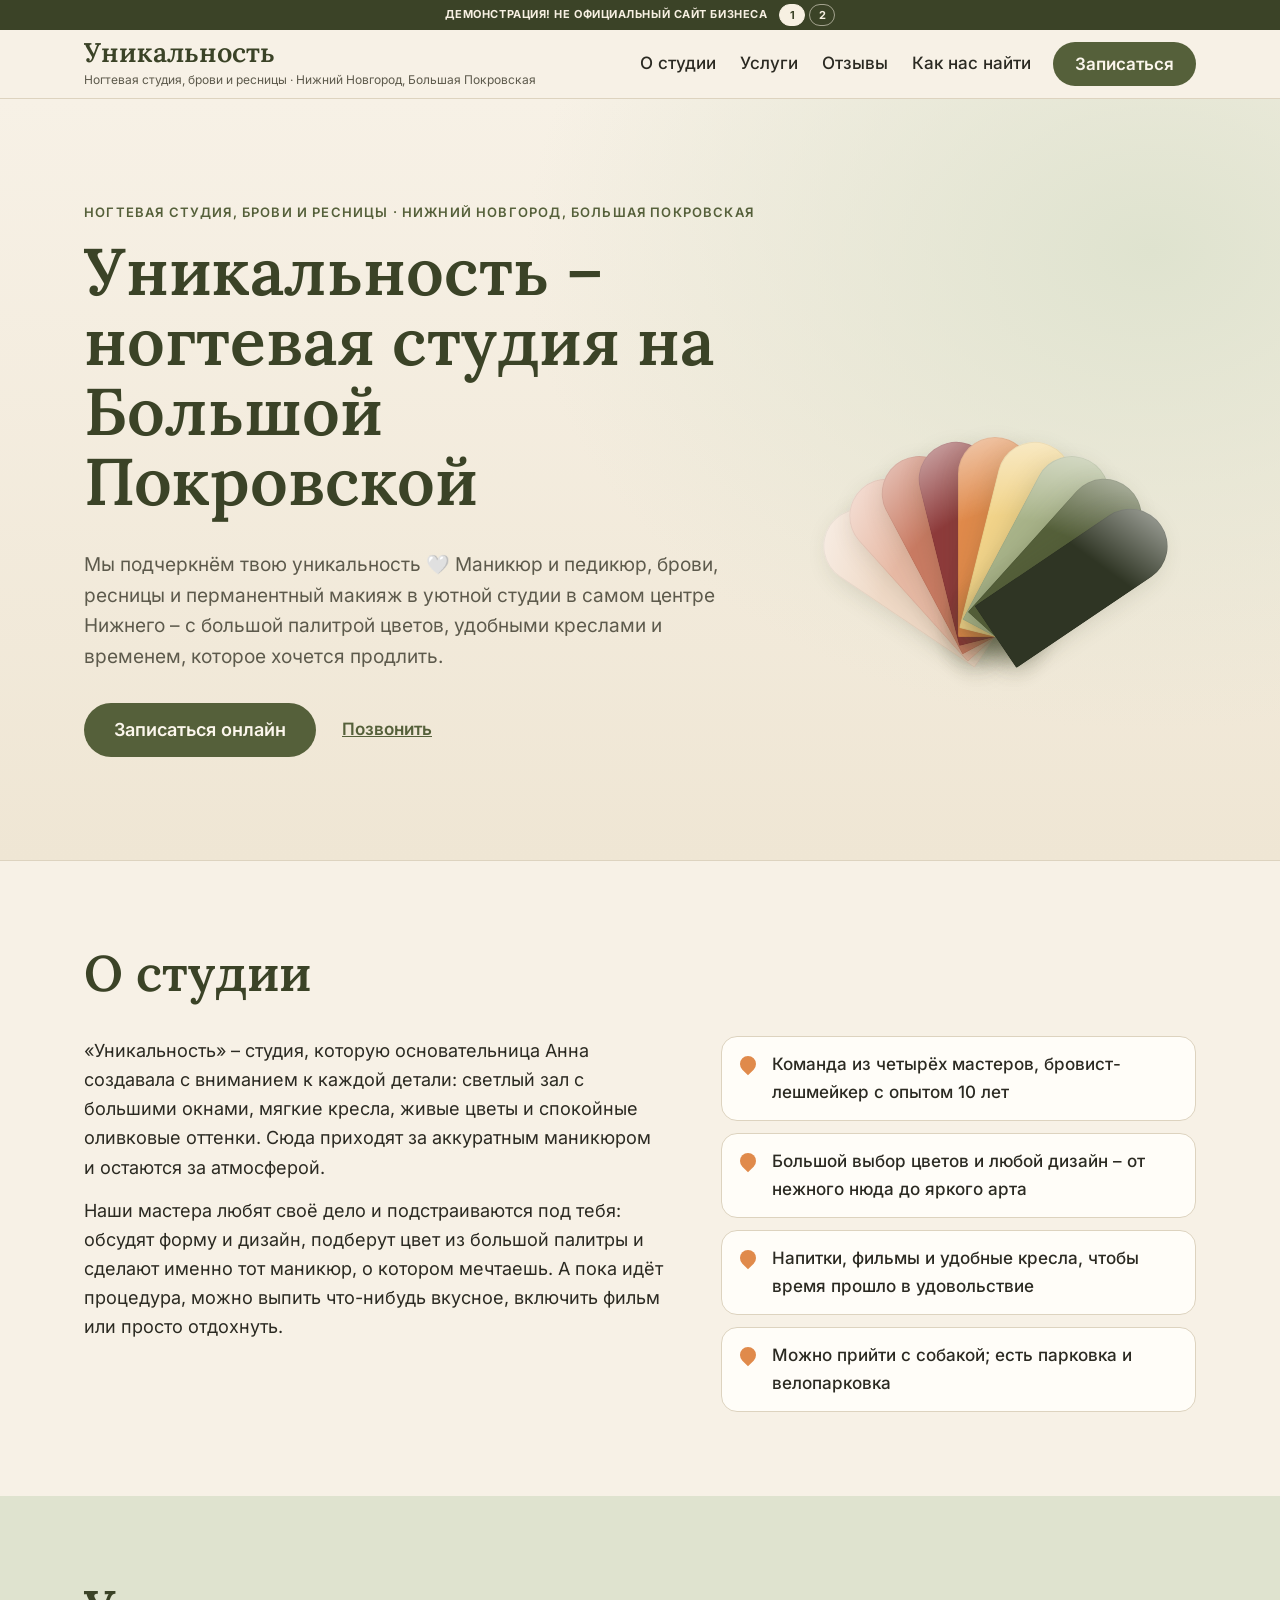
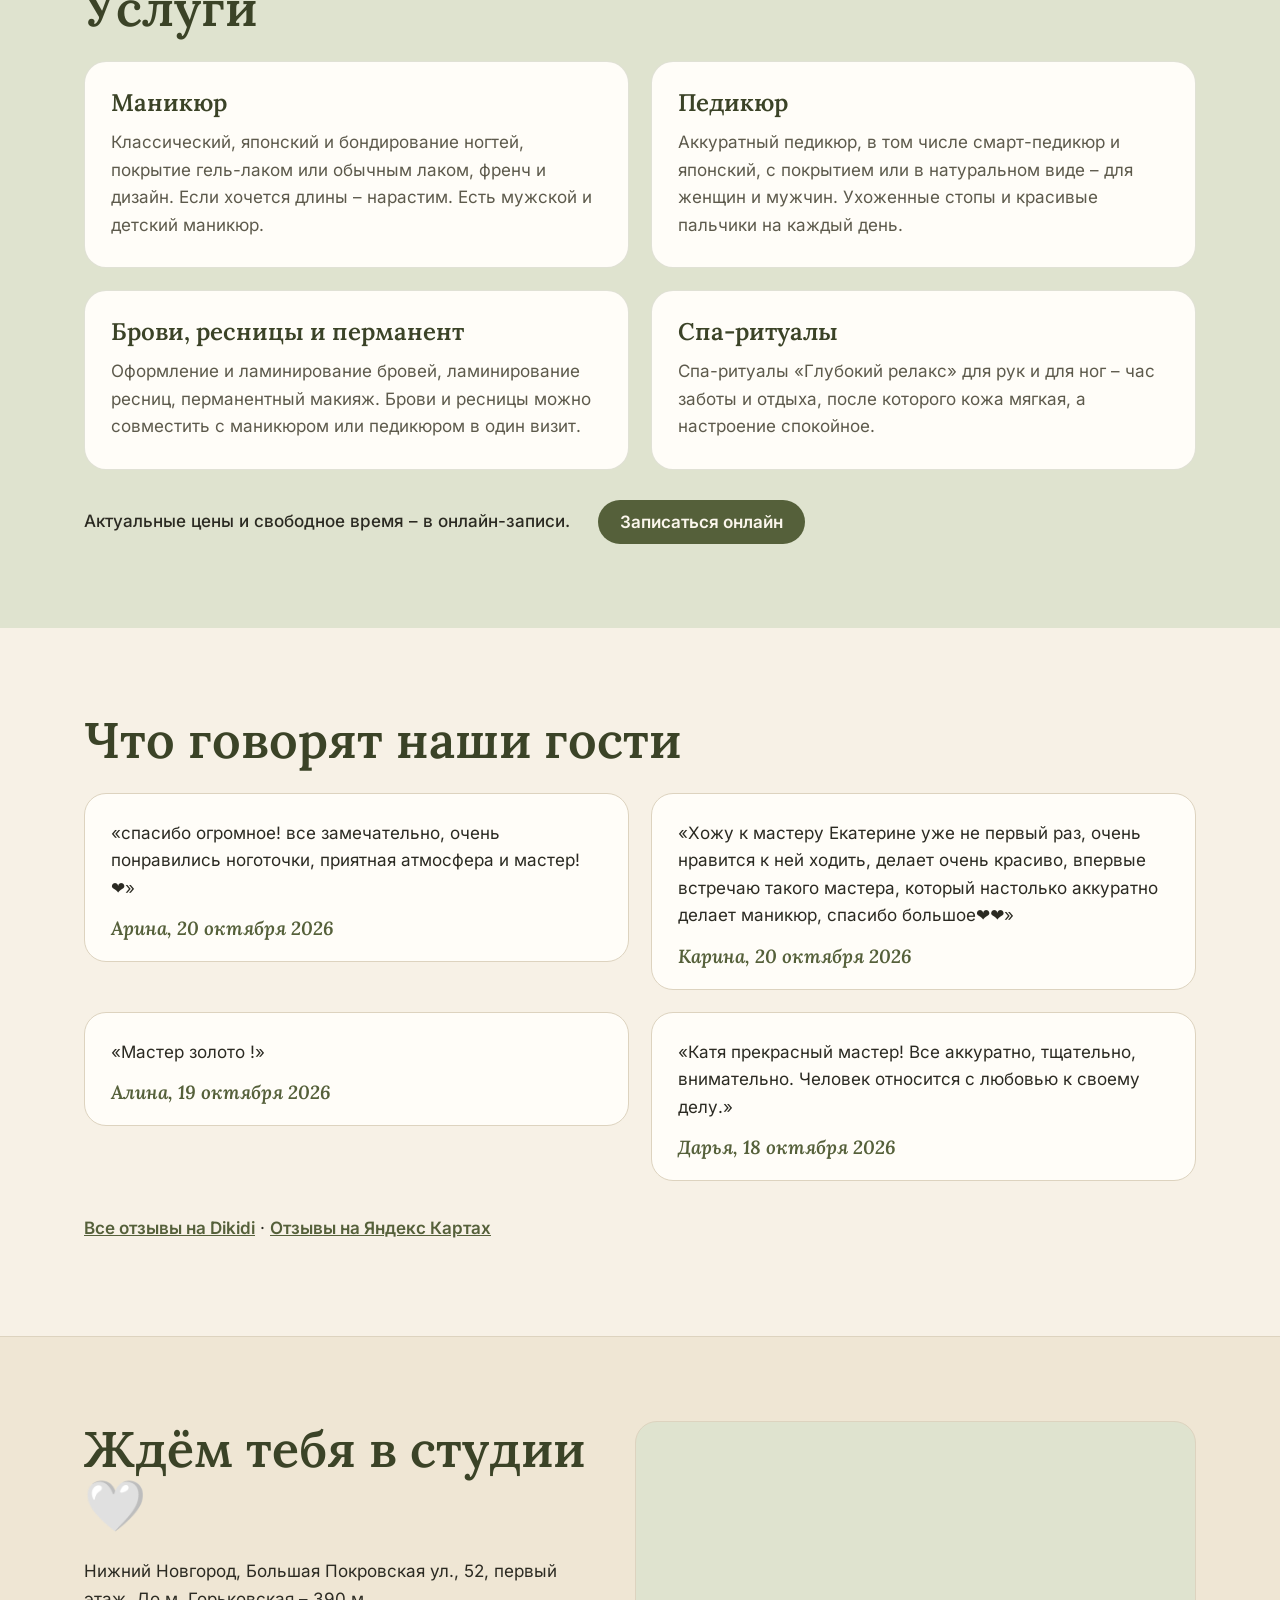
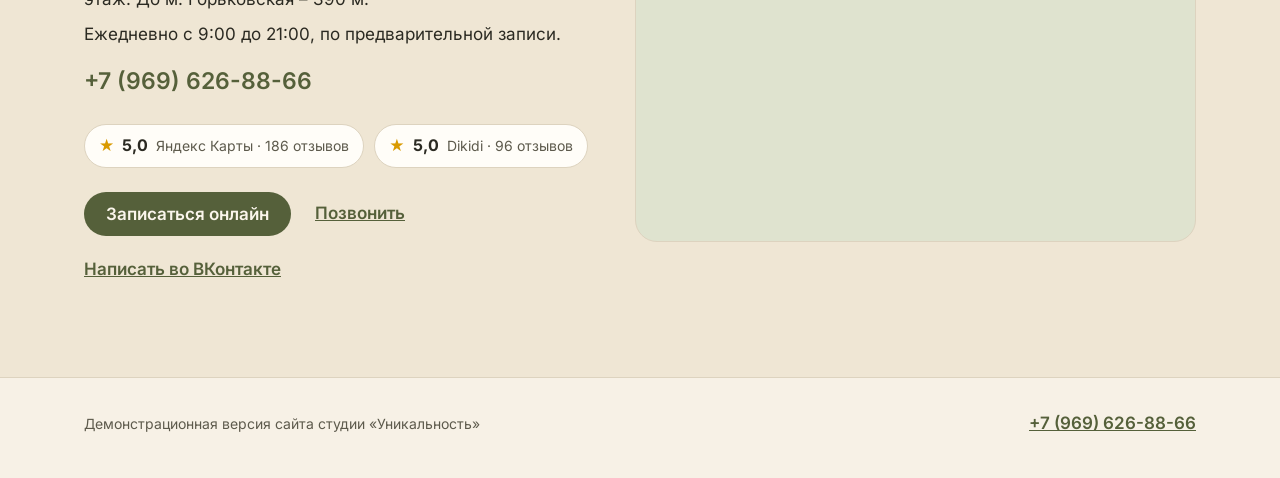
==== index.html @ 80f1c3fd "Demo site" ====
<!DOCTYPE html>
<html lang="ru">
<head>
<meta charset="utf-8">
<meta name="viewport" content="width=device-width, initial-scale=1.0">
<meta name="robots" content="noindex, nofollow">
<title>Уникальность · ногтевая студия на Большой Покровской, Нижний Новгород</title>
<meta name="description"
  content="Уникальность · ногтевая студия на Большой Покровской в Нижнем Новгороде: маникюр и педикюр, брови, ресницы, перманентный макияж и спа-ритуалы.">
<meta name="theme-color" content="#f7f1e6">

<link rel="icon" sizes="any" href="logos/favicon.ico">
<link rel="icon" type="image/png" sizes="32x32" href="logos/favicon-32x32.png">
<link rel="apple-touch-icon" sizes="180x180" href="logos/apple-touch-icon.png">
<link rel="preload" href="fonts/inter-cyr.woff2" as="font" type="font/woff2" crossorigin>
<link rel="preload" href="fonts/lora-cyr.woff2" as="font" type="font/woff2" crossorigin>
<link rel="stylesheet" href="css/fonts.css">
<link rel="stylesheet" href="css/styles.css">
</head>
<body>
<div class="chrome" id="chrome">
  <div class="strip">
    <p class="strip__line">ДЕМОНСТРАЦИЯ! НЕ ОФИЦИАЛЬНЫЙ САЙТ БИЗНЕСА</p>
    <nav class="strip__switch" aria-label="Версии сайта">
      <a href="./" aria-current="page">1</a>
      <a href="v2/">2</a>
    </nav>
  </div>
  <header class="bar">
    <div class="bar__row frame">
      <a class="brand" href="#top">
        <span class="brand__name">Уникальность</span>
        <span class="brand__line">Ногтевая студия, брови и ресницы · Нижний Новгород, Большая Покровская</span>
      </a>
      <nav class="anchors" aria-label="Разделы">
        <a href="#about">О студии</a>
        <a href="#services">Услуги</a>
        <a href="#reviews">Отзывы</a>
        <a href="#contacts">Как нас найти</a>
      </nav>
      <a class="cta cta--main bar__book" href="https://dikidi.ru/1720288" target="_blank" rel="noopener">Записаться</a>
      <button class="menu-btn" type="button" aria-expanded="false" aria-controls="drawer" aria-label="Открыть меню">
        <span class="menu-btn__lines" aria-hidden="true"></span>
      </button>
    </div>
    <nav class="drawer" id="drawer" aria-label="Меню" hidden>
      <a href="#about">О студии</a>
      <a href="#services">Услуги</a>
      <a href="#reviews">Отзывы</a>
      <a href="#contacts">Как нас найти</a>
    </nav>
  </header>
</div>

<main id="top">
  <section class="hero" aria-labelledby="hero-title">
    <div class="frame hero__grid">
      <div class="hero__copy">
        <p class="hero__line">Ногтевая студия, брови и ресницы · Нижний Новгород, Большая Покровская</p>
        <h1 id="hero-title">Уникальность – ногтевая студия на Большой Покровской</h1>
        <p class="hero__lead">Мы подчеркнём твою уникальность 🤍 Маникюр и педикюр, брови, ресницы и перманентный макияж в уютной студии в самом центре Нижнего – с большой палитрой цветов, удобными креслами и временем, которое хочется продлить.</p>
        <div class="hero__acts">
          <a class="cta cta--main cta--big" href="https://dikidi.ru/1720288" target="_blank" rel="noopener">Записаться онлайн</a>
          <a class="textlink" href="tel:+79696268866">Позвонить</a>
        </div>
      </div>
      <div class="hero__art" aria-hidden="true">
        <div class="fan">
          <span style="--c:#efd9c6;--i:0"></span>
          <span style="--c:#e7b9a4;--i:1"></span>
          <span style="--c:#c97b63;--i:2"></span>
          <span style="--c:#8e3b3b;--i:3"></span>
          <span style="--c:#e08a4b;--i:4"></span>
          <span style="--c:#f2d48a;--i:5"></span>
          <span style="--c:#a9b48a;--i:6"></span>
          <span style="--c:#55603a;--i:7"></span>
          <span style="--c:#2f3524;--i:8"></span>
        </div>
      </div>
    </div>
  </section>

  <section class="block about" id="about" aria-labelledby="about-title">
    <div class="frame about__grid">
      <h2 id="about-title">О студии</h2>
      <div class="about__copy">
        <p>«Уникальность» – студия, которую основательница Анна создавала с вниманием к каждой детали: светлый зал с большими окнами, мягкие кресла, живые цветы и спокойные оливковые оттенки. Сюда приходят за аккуратным маникюром и остаются за атмосферой.</p>
        <p>Наши мастера любят своё дело и подстраиваются под тебя: обсудят форму и дизайн, подберут цвет из большой палитры и сделают именно тот маникюр, о котором мечтаешь. А пока идёт процедура, можно выпить что-нибудь вкусное, включить фильм или просто отдохнуть.</p>
      </div>
      <ul class="ticks">
        <li>Команда из четырёх мастеров, бровист-лешмейкер с опытом 10 лет</li>
        <li>Большой выбор цветов и любой дизайн – от нежного нюда до яркого арта</li>
        <li>Напитки, фильмы и удобные кресла, чтобы время прошло в удовольствие</li>
        <li>Можно прийти с собакой; есть парковка и велопарковка</li>
      </ul>
    </div>
  </section>

  <section class="block services" id="services" aria-labelledby="services-title">
    <div class="frame">
      <h2 id="services-title">Услуги</h2>
      <ul class="service-list">
        <li class="service">
          <h3>Маникюр</h3>
          <p>Классический, японский и бондирование ногтей, покрытие гель-лаком или обычным лаком, френч и дизайн. Если хочется длины – нарастим. Есть мужской и детский маникюр.</p>
        </li>
        <li class="service">
          <h3>Педикюр</h3>
          <p>Аккуратный педикюр, в том числе смарт-педикюр и японский, с покрытием или в натуральном виде – для женщин и мужчин. Ухоженные стопы и красивые пальчики на каждый день.</p>
        </li>
        <li class="service">
          <h3>Брови, ресницы и перманент</h3>
          <p>Оформление и ламинирование бровей, ламинирование ресниц, перманентный макияж. Брови и ресницы можно совместить с маникюром или педикюром в один визит.</p>
        </li>
        <li class="service">
          <h3>Спа-ритуалы</h3>
          <p>Спа-ритуалы «Глубокий релакс» для рук и для ног – час заботы и отдыха, после которого кожа мягкая, а настроение спокойное.</p>
        </li>
      </ul>
      <div class="services__end">
        <p>Актуальные цены и свободное время – в онлайн-записи.</p>
        <a class="cta cta--main" href="https://dikidi.ru/1720288" target="_blank" rel="noopener">Записаться онлайн</a>
      </div>
    </div>
  </section>

  <section class="block reviews" id="reviews" aria-labelledby="reviews-title">
    <div class="frame">
      <h2 id="reviews-title">Что говорят наши гости</h2>
      <div class="review-wall">
        <figure class="review">
          <blockquote><p>«спасибо огромное! все замечательно, очень понравились ноготочки, приятная атмосфера и мастер! ❤️»</p></blockquote>
          <figcaption>Арина, 20 октября 2026</figcaption>
        </figure>
        <figure class="review">
          <blockquote><p>«Хожу к мастеру Екатерине уже не первый раз, очень нравится к ней ходить, делает очень красиво, впервые встречаю такого мастера, который настолько аккуратно делает маникюр, спасибо большое❤️❤️»</p></blockquote>
          <figcaption>Карина, 20 октября 2026</figcaption>
        </figure>
        <figure class="review">
          <blockquote><p>«Мастер золото !»</p></blockquote>
          <figcaption>Алина, 19 октября 2026</figcaption>
        </figure>
        <figure class="review">
          <blockquote><p>«Катя прекрасный мастер! Все аккуратно, тщательно, внимательно. Человек относится с любовью к своему делу.»</p></blockquote>
          <figcaption>Дарья, 18 октября 2026</figcaption>
        </figure>
      </div>
      <p class="reviews__links"><a class="textlink" href="https://dikidi.ru/1720288" target="_blank" rel="noopener">Все отзывы на Dikidi</a><span aria-hidden="true"> · </span><a class="textlink" href="https://yandex.com/maps/org/unikalnost/156492004696/reviews/" target="_blank" rel="noopener">Отзывы на Яндекс Картах</a></p>
    </div>
  </section>

  <section class="block contacts" id="contacts" aria-labelledby="contacts-title">
    <div class="frame contacts__grid">
      <div class="contacts__info">
        <h2 id="contacts-title">Ждём тебя в студии 🤍</h2>
        <address class="contacts__addr">
          <p>Нижний Новгород, Большая Покровская ул., 52, первый этаж. До м. Горьковская – 390 м.</p>
          <p>Ежедневно с 9:00 до 21:00, по предварительной записи.</p>
          <p class="contacts__tel"><a href="tel:+79696268866">+7 (969) 626-88-66</a></p>
        </address>
        <ul class="ratings" aria-label="Рейтинг">
          <li><a class="rating" href="https://yandex.com/maps/org/unikalnost/156492004696/reviews/" target="_blank" rel="noopener"><span class="rating__star" aria-hidden="true">★</span><b>5,0</b><span>Яндекс Карты · 186 отзывов</span></a></li>
          <li><a class="rating" href="https://dikidi.ru/1720288" target="_blank" rel="noopener"><span class="rating__star" aria-hidden="true">★</span><b>5,0</b><span>Dikidi · 96 отзывов</span></a></li>
        </ul>
        <div class="contacts__acts">
          <a class="cta cta--main cta--wide" href="https://dikidi.ru/1720288" target="_blank" rel="noopener">Записаться онлайн</a>
          <a class="textlink" href="tel:+79696268866">Позвонить</a>
          <a class="textlink" href="https://vk.com/club228139062" target="_blank" rel="noopener">Написать во ВКонтакте</a>
        </div>
      </div>
      <div class="mapbox" id="map">
        <iframe src="https://yandex.ru/map-widget/v1/org/unikalnost/156492004696/" title="Студия «Уникальность» на карте" loading="lazy" allowfullscreen></iframe>
      </div>
    </div>
  </section>
</main>

<footer class="foot">
  <div class="frame foot__row">
    <p class="foot__mark">Демонстрационная версия сайта студии «Уникальность»</p>
    <p class="foot__tel"><a href="tel:+79696268866">+7 (969) 626-88-66</a></p>
  </div>
</footer>
<script src="js/site.js" defer></script>
</body>
</html>
---- css/fonts.css ----
@font-face{font-family:"Inter";font-style:normal;font-weight:400 700;font-display:swap;src:url(../fonts/inter-cyr.woff2) format("woff2");unicode-range:U+0301, U+0400-045F, U+0490-0491, U+04B0-04B1, U+2116}
@font-face{font-family:"Inter";font-style:normal;font-weight:400 700;font-display:swap;src:url(../fonts/inter-lat.woff2) format("woff2");unicode-range:U+0000-00FF, U+0131, U+0152-0153, U+02BB-02BC, U+02C6, U+02DA, U+02DC, U+0304, U+0308, U+0329, U+2000-206F, U+20AC, U+2122, U+2191, U+2193, U+2212, U+2215, U+FEFF, U+FFFD}
@font-face{font-family:"Lora";font-style:italic;font-weight:400 700;font-display:swap;src:url(../fonts/lora-italic-cyr.woff2) format("woff2");unicode-range:U+0301, U+0400-045F, U+0490-0491, U+04B0-04B1, U+2116}
@font-face{font-family:"Lora";font-style:italic;font-weight:400 700;font-display:swap;src:url(../fonts/lora-italic-lat.woff2) format("woff2");unicode-range:U+0000-00FF, U+0131, U+0152-0153, U+02BB-02BC, U+02C6, U+02DA, U+02DC, U+0304, U+0308, U+0329, U+2000-206F, U+20AC, U+2122, U+2191, U+2193, U+2212, U+2215, U+FEFF, U+FFFD}
@font-face{font-family:"Lora";font-style:normal;font-weight:400 700;font-display:swap;src:url(../fonts/lora-cyr.woff2) format("woff2");unicode-range:U+0301, U+0400-045F, U+0490-0491, U+04B0-04B1, U+2116}
@font-face{font-family:"Lora";font-style:normal;font-weight:400 700;font-display:swap;src:url(../fonts/lora-lat.woff2) format("woff2");unicode-range:U+0000-00FF, U+0131, U+0152-0153, U+02BB-02BC, U+02C6, U+02DA, U+02DC, U+0304, U+0308, U+0329, U+2000-206F, U+20AC, U+2122, U+2191, U+2193, U+2212, U+2215, U+FEFF, U+FFFD}
---- css/styles.css ----
:root{
  --paper:#f7f1e6; --paper-2:#efe6d4; --sage:#dfe3cf; --olive:#55603a; --olive-ink:#3b4327; --apricot:#e08a4b;
  --ink:#2b2a22; --muted:#5d5a4c; --rule:#ddd3bf;
  --display:"Lora",Georgia,serif; --text:"Inter",system-ui,-apple-system,"Segoe UI",Arial,sans-serif;
  --chrome:0px;
}
*,*::before,*::after{box-sizing:border-box}
html{scroll-behavior:smooth;-webkit-text-size-adjust:100%}
body{margin:0;background:var(--paper);color:var(--ink);font:400 17px/1.62 var(--text);overflow-x:clip}
a{color:var(--olive)}
a:hover{color:var(--olive-ink)}
:focus-visible{outline:3px solid var(--apricot);outline-offset:3px;border-radius:6px}
h1,h2,h3{font-family:var(--display);font-weight:600;line-height:1.12;margin:0 0 .5em;color:var(--olive-ink)}
h2{font-size:clamp(32px,4vw,50px)}
h3{font-size:24px}
.frame{width:100%;max-width:1160px;margin:0 auto;padding-left:24px;padding-right:24px}
section[id]{scroll-margin-top:calc(var(--chrome) + 14px)}

.chrome{position:sticky;top:0;z-index:40}
.strip{display:flex;justify-content:center;align-items:center;gap:12px;min-height:30px;padding:4px 10px;background:var(--olive-ink);color:#f7f0e2}
.strip__line{margin:0;font:700 11px/1.25 var(--text);letter-spacing:.05em;text-align:center}
.strip__switch{display:flex;gap:4px;flex:none}
.strip__switch a{display:inline-flex;align-items:center;justify-content:center;min-width:26px;height:22px;padding:0 6px;border-radius:11px;border:1px solid rgba(247,240,226,.55);color:#f7f0e2;text-decoration:none;font:700 11px/1 var(--text)}
.strip__switch a[aria-current="page"]{background:#f7f0e2;color:var(--olive-ink);border-color:#f7f0e2}
.bar{background:rgba(247,241,230,.97);border-bottom:1px solid var(--rule)}
.bar__row{display:flex;align-items:center;gap:22px;min-height:68px}
.brand{display:flex;flex-direction:column;text-decoration:none;color:var(--olive-ink);flex:none;min-width:0}
.brand__name{font:600 27px/1 var(--display)}
.brand__line{font-size:12px;color:var(--muted);margin-top:4px}
.anchors{display:flex;gap:24px;margin-left:auto}
.anchors a{color:var(--ink);text-decoration:none;font-weight:500;padding:8px 0}
.anchors a:hover{color:var(--olive)}
.cta{display:inline-flex;align-items:center;justify-content:center;min-height:44px;padding:10px 22px;border-radius:999px;font-weight:600;line-height:1.2;text-decoration:none;text-align:center}
.cta--main{background:var(--olive);color:#fbf6ec}
.cta--main:hover{background:var(--olive-ink);color:#fbf6ec}
.cta--big{min-height:54px;padding:14px 30px;font-size:18px}
.textlink{display:inline-block;padding:10px 0;font-weight:600}
.menu-btn{display:none;flex:none;width:44px;height:44px;border-radius:12px;border:1px solid var(--rule);background:#fff;cursor:pointer;align-items:center;justify-content:center;padding:0}
.menu-btn__lines,.menu-btn__lines::before,.menu-btn__lines::after{display:block;width:20px;height:2px;border-radius:2px;background:var(--ink);transition:transform .2s,background .2s}
.menu-btn__lines{position:relative}
.menu-btn__lines::before,.menu-btn__lines::after{content:"";position:absolute;left:0}
.menu-btn__lines::before{top:-6px}.menu-btn__lines::after{top:6px}
.menu-btn[aria-expanded="true"] .menu-btn__lines{background:transparent}
.menu-btn[aria-expanded="true"] .menu-btn__lines::before{transform:translateY(6px) rotate(45deg)}
.menu-btn[aria-expanded="true"] .menu-btn__lines::after{transform:translateY(-6px) rotate(-45deg)}
.drawer{display:flex;flex-direction:column;padding:4px 24px 14px;background:var(--paper);border-bottom:1px solid var(--rule)}
.drawer[hidden]{display:none}
.drawer a{display:flex;align-items:center;min-height:48px;font-size:18px;font-weight:500;color:var(--ink);text-decoration:none;border-bottom:1px solid var(--paper-2)}
.drawer a:last-child{border-bottom:0}

.hero{background:radial-gradient(70% 90% at 90% 20%,var(--sage),transparent 70%),linear-gradient(180deg,var(--paper),var(--paper-2));border-bottom:1px solid var(--rule)}
.hero__grid{display:grid;grid-template-columns:minmax(0,1.25fr) minmax(0,.75fr);gap:40px;align-items:center;padding-top:64px;padding-bottom:64px;min-height:calc(100svh - var(--chrome) - 40px)}
.hero__line{margin:0 0 14px;color:var(--olive);font-size:13px;font-weight:600;letter-spacing:.09em;text-transform:uppercase}
.hero h1{font-size:clamp(38px,5.2vw,66px);line-height:1.06}
.hero__lead{font-size:19px;color:var(--muted);max-width:35em;margin:0 0 30px}
.hero__acts{display:flex;flex-wrap:wrap;align-items:center;gap:12px 26px}
.hero__art{display:flex;justify-content:center}
.fan{position:relative;width:min(100%,340px);aspect-ratio:1/1.05}
.fan span{position:absolute;left:50%;bottom:6%;width:22%;height:56%;margin-left:-11%;border-radius:999px 999px 34% 34%;background:linear-gradient(160deg,rgba(255,255,255,.55),transparent 38%),var(--c);box-shadow:0 10px 24px rgba(59,67,39,.18),inset 0 0 0 1px rgba(0,0,0,.05);transform-origin:50% 100%;transform:rotate(calc(-56deg + var(--i) * 14deg))}

.block{padding:84px 0}
.about__grid{display:grid;grid-template-columns:1.1fr .9fr;gap:10px 56px;align-items:start}
.about h2{grid-column:1/-1}
.about__copy p{margin:0 0 14px;font-size:18px}
.ticks{list-style:none;margin:0;padding:0;display:grid;gap:12px}
.ticks li{position:relative;padding:14px 18px 14px 50px;background:#fffdf8;border:1px solid var(--rule);border-radius:16px;font-weight:500}
.ticks li::before{content:"";position:absolute;left:18px;top:19px;width:16px;height:16px;border-radius:50% 50% 50% 0;background:var(--apricot);transform:rotate(-45deg)}

.services{background:var(--sage)}
.service-list{list-style:none;margin:0;padding:0;display:grid;grid-template-columns:repeat(2,1fr);gap:22px}
.service{background:#fffdf8;border-radius:22px;padding:28px 26px;border:1px solid rgba(85,96,58,.18)}
.service p{margin:0;color:var(--muted)}
.services__end{display:flex;flex-wrap:wrap;align-items:center;gap:14px 28px;margin-top:30px}
.services__end p{margin:0;font-weight:500}

.review-wall{display:grid;grid-template-columns:repeat(2,1fr);gap:22px;align-items:start}
.review{margin:0;padding:26px 26px 20px;background:#fffdf8;border:1px solid var(--rule);border-radius:22px}
.review blockquote{margin:0}
.review blockquote p{margin:0}
.review figcaption{margin-top:14px;font:italic 600 19px/1.3 var(--display);color:var(--olive)}
.reviews__links{margin:24px 0 0}

.contacts{background:var(--paper-2);border-top:1px solid var(--rule)}
.contacts__grid{display:grid;grid-template-columns:.95fr 1.05fr;gap:44px;align-items:start}
.contacts__addr{font-style:normal;margin-bottom:18px}
.contacts__addr p{margin:0 0 8px}
.contacts__tel a{display:inline-block;padding:6px 0;font-size:23px;font-weight:600;text-decoration:none}
.ratings{list-style:none;margin:0 0 22px;padding:0;display:flex;flex-wrap:wrap;gap:10px}
.rating{display:inline-flex;align-items:center;gap:8px;min-height:44px;padding:6px 14px;border-radius:999px;background:#fffdf8;border:1px solid var(--rule);color:var(--ink);text-decoration:none;font-size:14px}
.rating b{font-size:16px}
.rating span:last-child{color:var(--muted)}
.rating__star{color:#d99a00;font-size:17px}
.contacts__acts{display:flex;flex-wrap:wrap;align-items:center;gap:8px 24px}
.mapbox{position:relative;aspect-ratio:4/3;border-radius:22px;overflow:hidden;border:1px solid var(--rule);background:var(--sage)}
.mapbox iframe{position:absolute;inset:0;width:100%;height:100%;border:0}

.foot{padding:22px 0 30px;border-top:1px solid var(--rule)}
.foot__row{display:flex;flex-wrap:wrap;justify-content:space-between;align-items:center;gap:6px 24px}
.foot p{margin:0}
.foot__mark{font-size:14px;color:var(--muted)}
.foot__tel a{display:inline-block;padding:10px 0;font-weight:600}

@media (max-width:1100px){.brand__line{display:none}}
@media (max-width:960px){
  .anchors{display:none}
  .menu-btn{display:inline-flex}
  .bar__book{margin-left:auto}
  .hero__grid{grid-template-columns:1fr;min-height:0;padding-top:42px;padding-bottom:48px;gap:28px}
  .fan{width:min(70%,260px)}
  .about__grid,.contacts__grid{grid-template-columns:1fr}
  .review-wall{grid-template-columns:1fr}
}
@media (max-width:640px){.service-list{grid-template-columns:1fr}}
@media (max-width:560px){
  body{font-size:16px}
  .frame{padding-left:16px;padding-right:16px}
  .bar__row{gap:10px;min-height:60px}
  .brand__name{font-size:22px}
  .bar__book{padding:8px 14px;font-size:15px}
  .drawer{padding:4px 16px 12px}
  .strip{gap:8px;padding:4px 6px}
  .strip__line{font-size:10px;letter-spacing:.02em}
  .hero__lead{font-size:17px}
  .block{padding:58px 0}
  .hero__acts .cta--big,.cta--wide{width:100%}
}
@media (max-width:360px){
  .bar__row{gap:8px}
  .brand__name{font-size:19px}
  .bar__book{padding:8px 11px;font-size:14px}
}
@media (prefers-reduced-motion:reduce){html{scroll-behavior:auto}*{transition:none!important}}
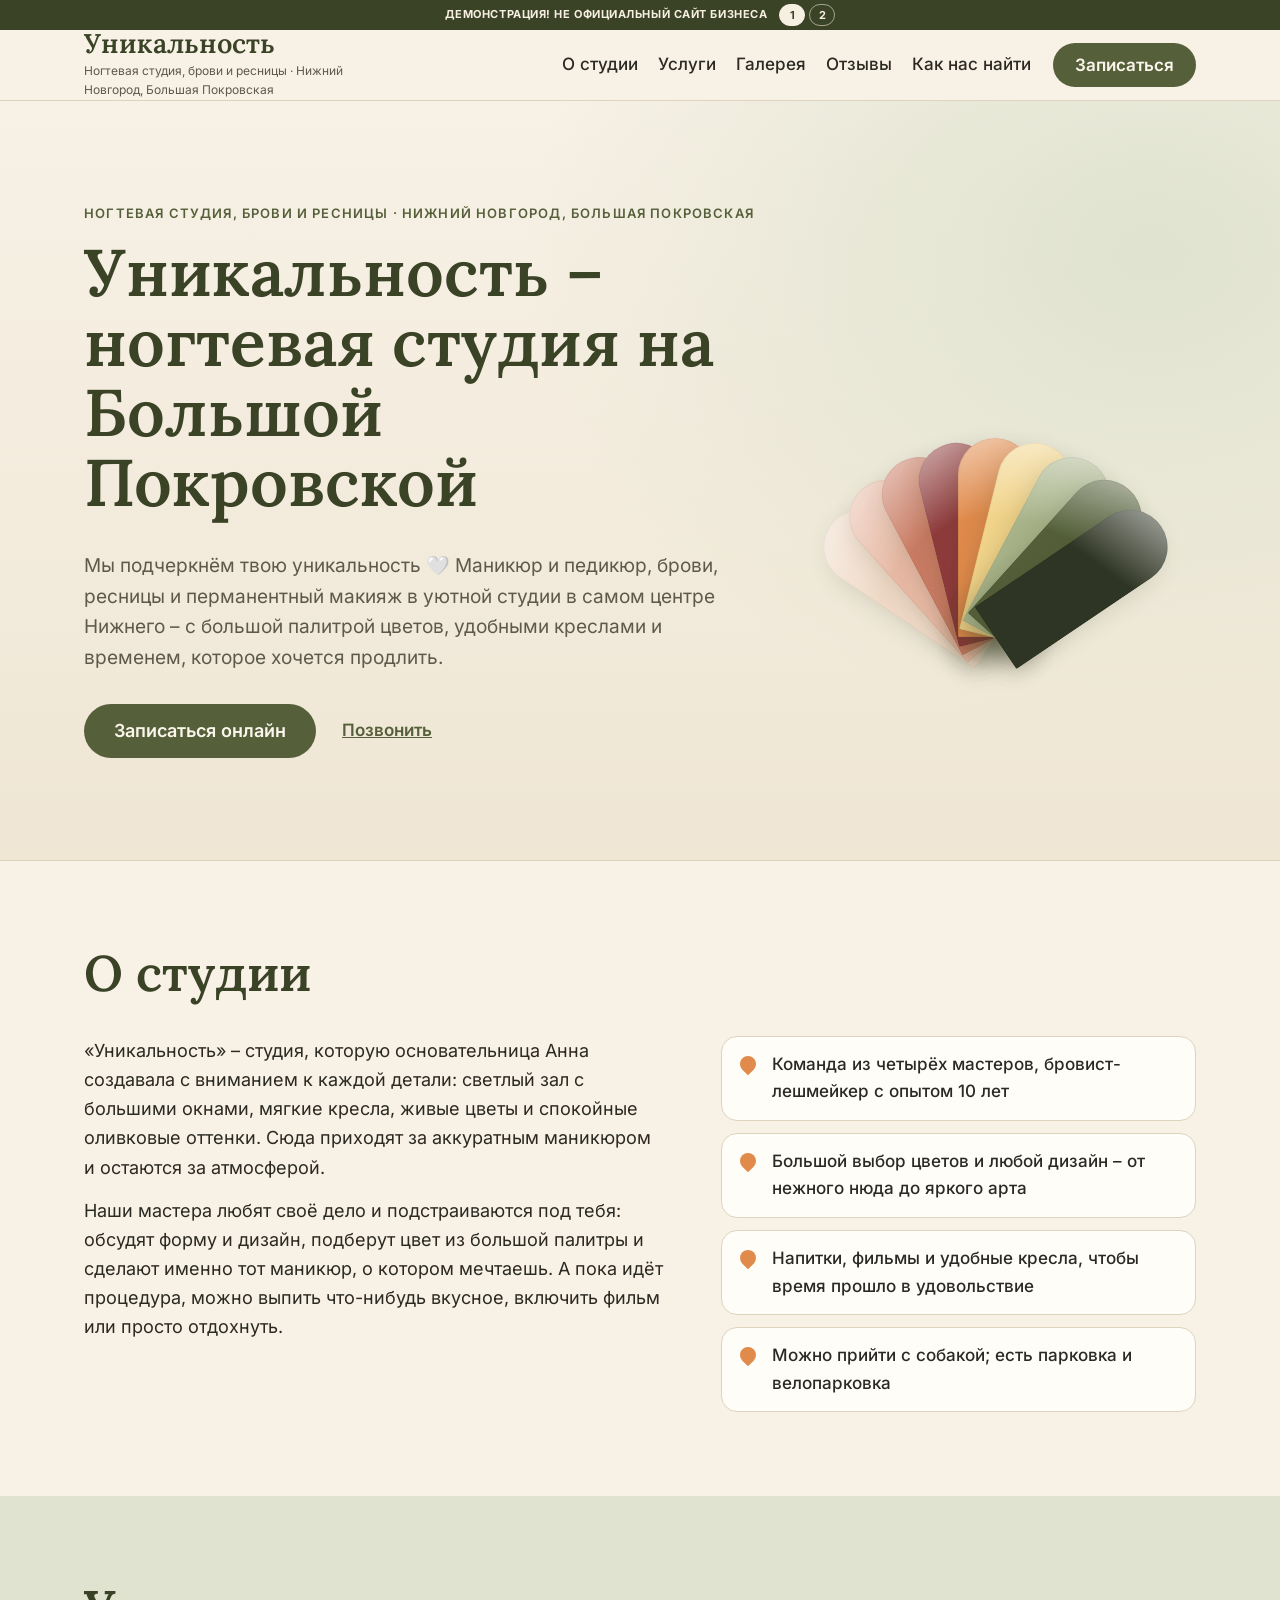
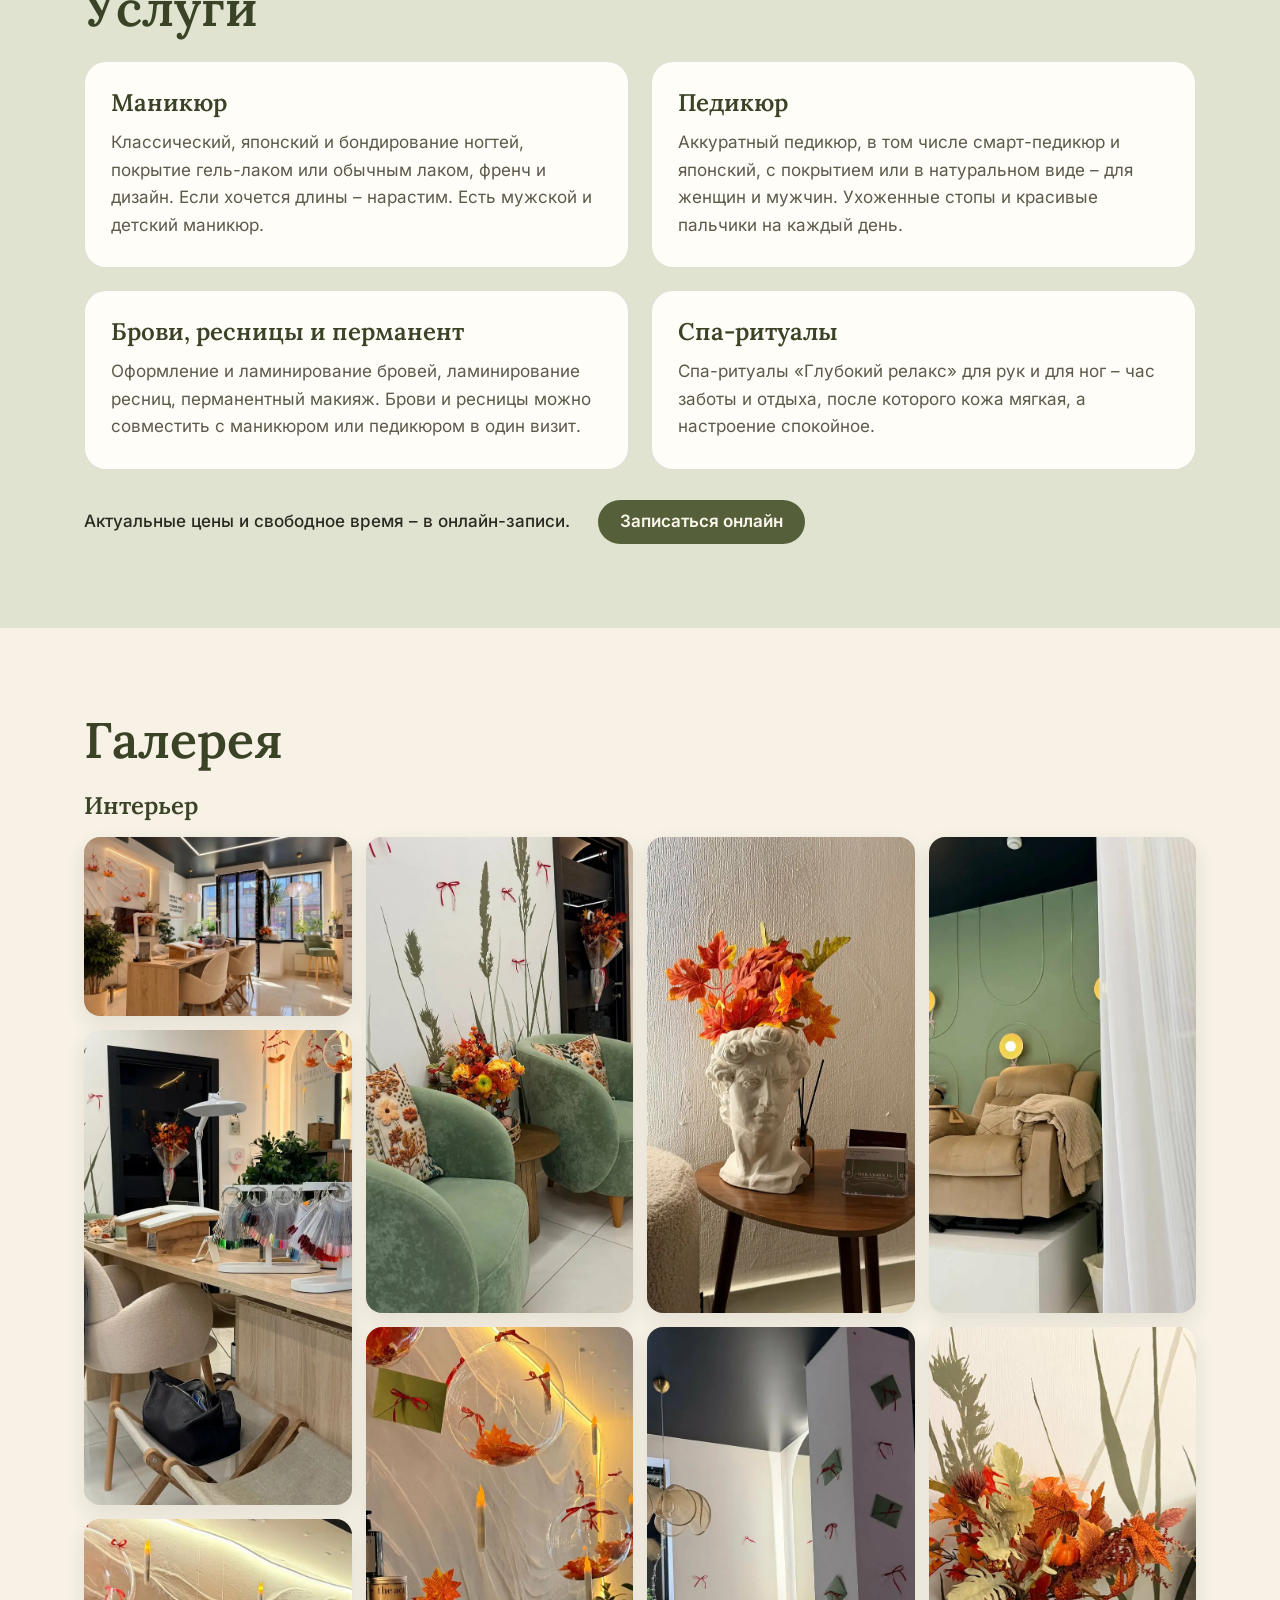
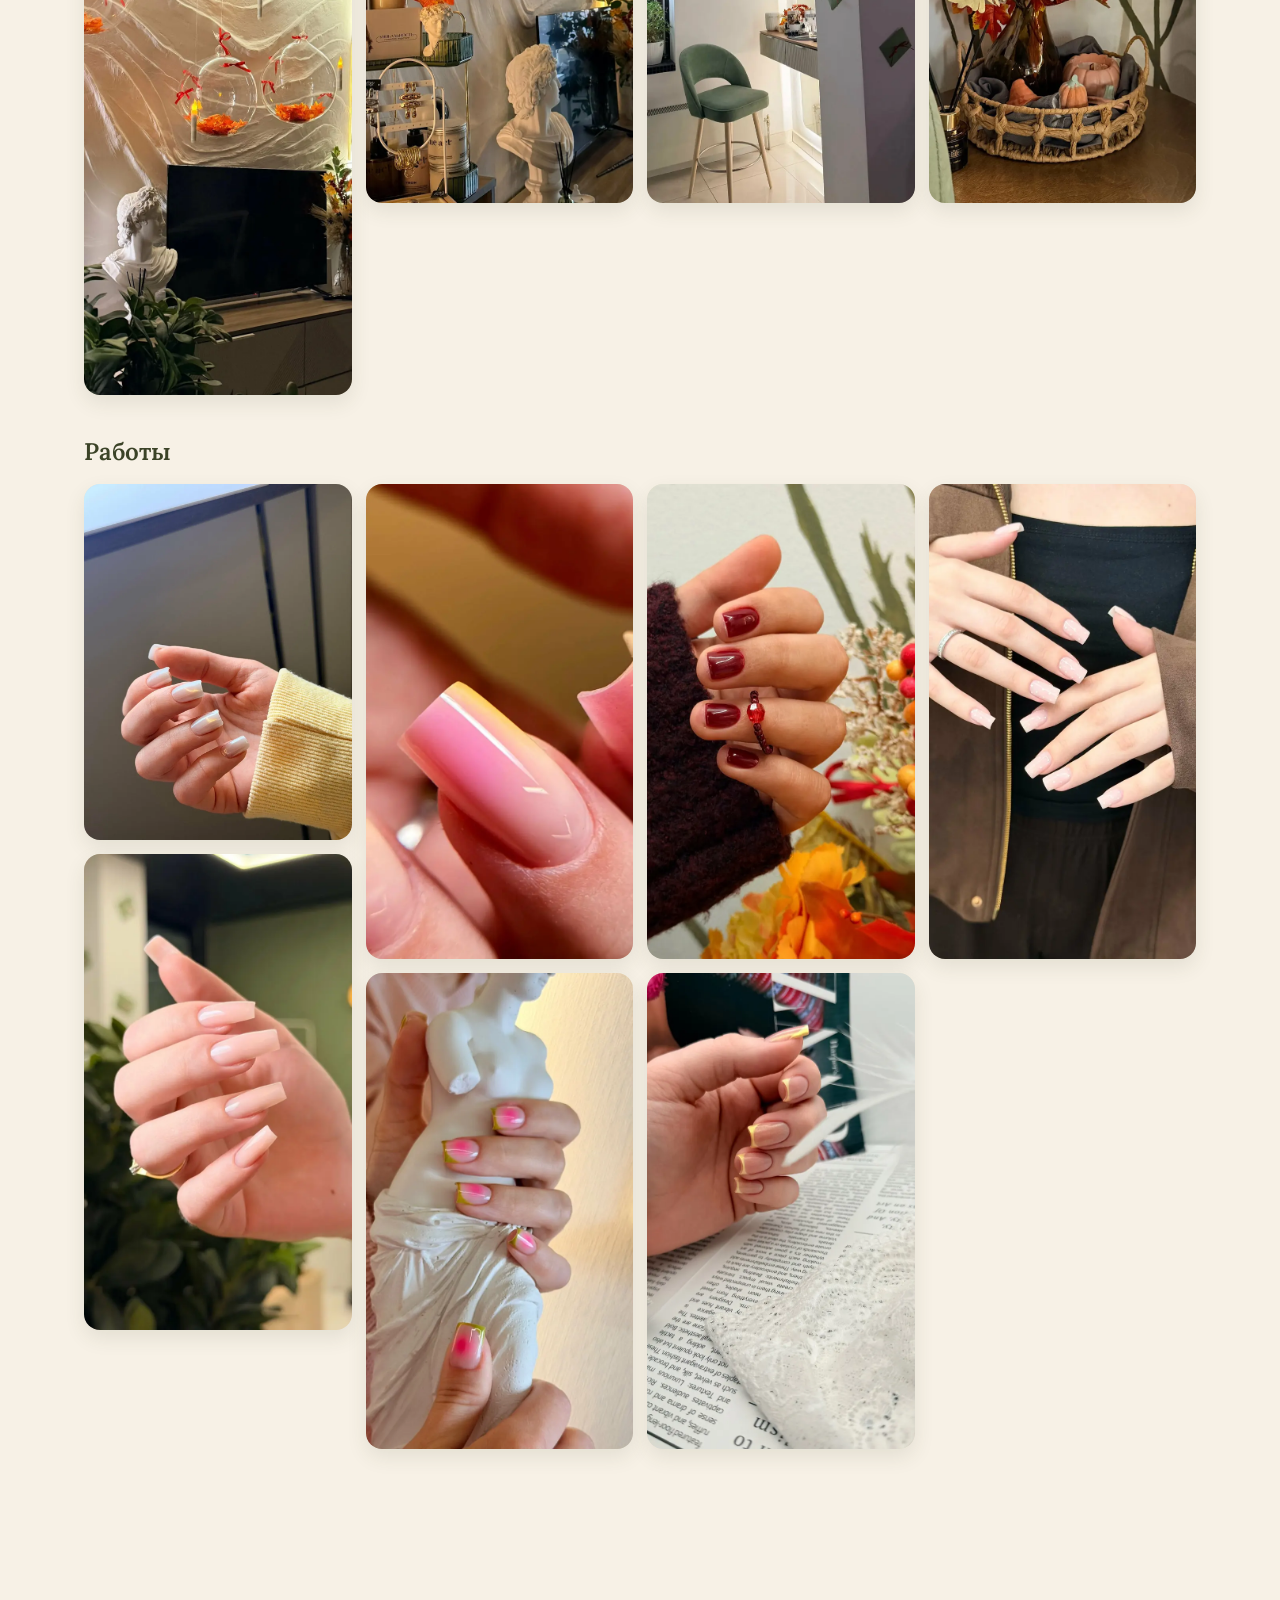
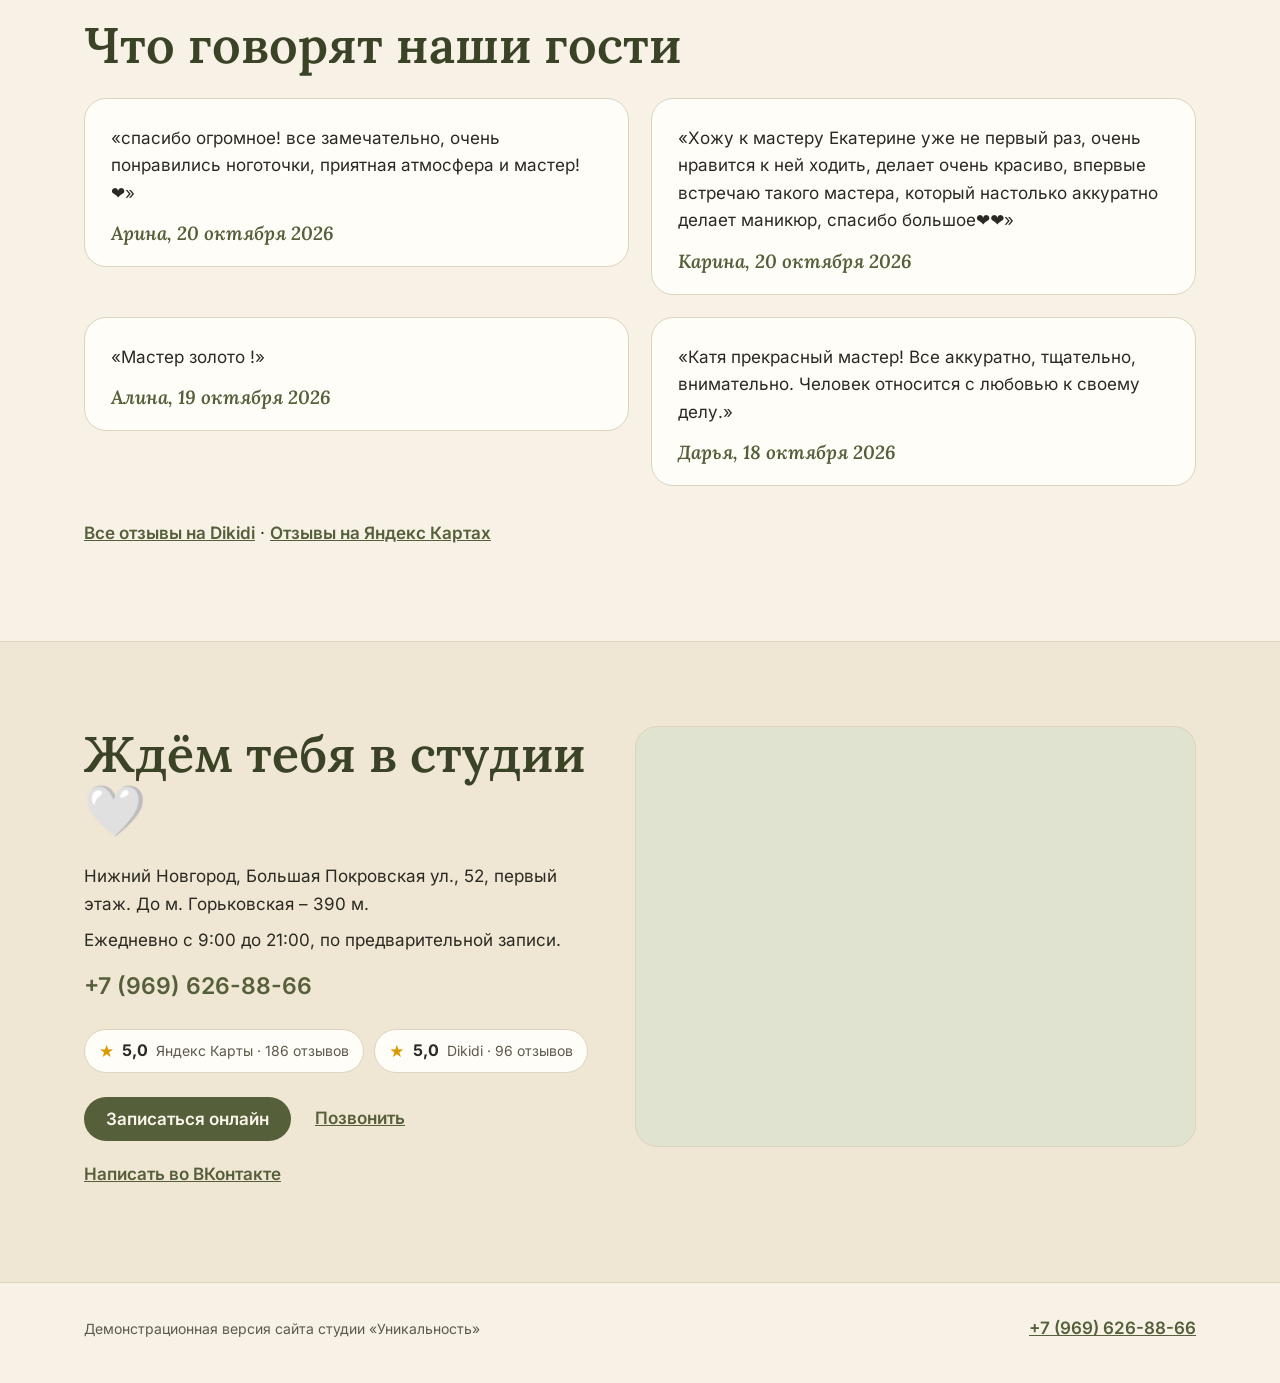
==== commit 65c5fa4b: "Demo site" ====
--- a/index.html
+++ b/index.html
@@ -35,6 +35,7 @@
       <nav class="anchors" aria-label="Разделы">
         <a href="#about">О студии</a>
         <a href="#services">Услуги</a>
+        <a href="#gallery">Галерея</a>
         <a href="#reviews">Отзывы</a>
         <a href="#contacts">Как нас найти</a>
       </nav>
@@ -46,6 +47,7 @@
     <nav class="drawer" id="drawer" aria-label="Меню" hidden>
       <a href="#about">О студии</a>
       <a href="#services">Услуги</a>
+      <a href="#gallery">Галерея</a>
       <a href="#reviews">Отзывы</a>
       <a href="#contacts">Как нас найти</a>
     </nav>
@@ -120,6 +122,38 @@
       <div class="services__end">
         <p>Актуальные цены и свободное время – в онлайн-записи.</p>
         <a class="cta cta--main" href="https://dikidi.ru/1720288" target="_blank" rel="noopener">Записаться онлайн</a>
+      </div>
+    </div>
+  </section>
+
+  <section class="block gallery" id="gallery" aria-labelledby="gallery-title">
+    <div class="frame">
+      <h2 id="gallery-title">Галерея</h2>
+      <div class="gallery__group">
+        <h3 id="gallery-place">Интерьер</h3>
+        <ul class="mosaic mosaic--place" aria-labelledby="gallery-place">
+          <li class="mosaic__item"><img src="img/interior-01.webp" alt="Зал студии: маникюрный стол, кремовые кресла и большие окна" width="1200" height="800" loading="lazy" decoding="async"></li>
+          <li class="mosaic__item"><img src="img/interior-02.webp" alt="Маникюрный стол с лампой и палитрами оттенков" width="675" height="1200" loading="lazy" decoding="async"></li>
+          <li class="mosaic__item"><img src="img/interior-03.webp" alt="Белая волнистая стена со стеклянными шарами, цветами и свечами" width="675" height="1200" loading="lazy" decoding="async"></li>
+          <li class="mosaic__item"><img src="img/interior-04.webp" alt="Зелёные бархатные кресла и осенний букет" width="675" height="1200" loading="lazy" decoding="async"></li>
+          <li class="mosaic__item"><img src="img/interior-05.webp" alt="Шары со свечами, гипсовые бюсты и полка с коробками студии" width="675" height="1200" loading="lazy" decoding="async"></li>
+          <li class="mosaic__item"><img src="img/interior-06.webp" alt="Ваза-бюст с кленовыми листьями на приставном столике" width="675" height="1200" loading="lazy" decoding="async"></li>
+          <li class="mosaic__item"><img src="img/interior-07.webp" alt="Уголок с зелёным бархатным стулом и подвесными лампами" width="675" height="1200" loading="lazy" decoding="async"></li>
+          <li class="mosaic__item"><img src="img/interior-08.webp" alt="Педикюрное кресло с пледом у шалфейно-зелёной стены" width="675" height="1200" loading="lazy" decoding="async"></li>
+          <li class="mosaic__item"><img src="img/interior-09.webp" alt="Осенний букет с тыквами в плетёной корзине" width="675" height="1200" loading="lazy" decoding="async"></li>
+        </ul>
+      </div>
+      <div class="gallery__group">
+        <h3 id="gallery-works">Работы</h3>
+        <ul class="mosaic mosaic--works" aria-labelledby="gallery-works">
+          <li class="mosaic__item"><img src="img/work-02.webp" alt="Молочный перламутровый маникюр, короткий квадрат" width="900" height="1200" loading="lazy" decoding="async"></li>
+          <li class="mosaic__item"><img src="img/work-04.webp" alt="Длинный квадрат в нюдово-бежевом оттенке" width="675" height="1200" loading="lazy" decoding="async"></li>
+          <li class="mosaic__item"><img src="img/work-05.webp" alt="Градиент от розового к жёлтому крупным планом" width="675" height="1200" loading="lazy" decoding="async"></li>
+          <li class="mosaic__item"><img src="img/work-06.webp" alt="Пудрово-розовый и оливковый френч" width="675" height="1200" loading="lazy" decoding="async"></li>
+          <li class="mosaic__item"><img src="img/work-07.webp" alt="Короткий бордовый маникюр" width="675" height="1200" loading="lazy" decoding="async"></li>
+          <li class="mosaic__item"><img src="img/work-08.webp" alt="Нюдовый маникюр с тонким жёлтым френчем" width="675" height="1200" loading="lazy" decoding="async"></li>
+          <li class="mosaic__item"><img src="img/work-11.webp" alt="Бледно-розовый маникюр с блёстками" width="675" height="1200" loading="lazy" decoding="async"></li>
+        </ul>
       </div>
     </div>
   </section>
--- a/css/styles.css
+++ b/css/styles.css
@@ -24,10 +24,10 @@
 .strip__switch a[aria-current="page"]{background:#f7f0e2;color:var(--olive-ink);border-color:#f7f0e2}
 .bar{background:rgba(247,241,230,.97);border-bottom:1px solid var(--rule)}
 .bar__row{display:flex;align-items:center;gap:22px;min-height:68px}
-.brand{display:flex;flex-direction:column;text-decoration:none;color:var(--olive-ink);flex:none;min-width:0}
+.brand{display:flex;flex-direction:column;justify-content:center;min-height:44px;text-decoration:none;color:var(--olive-ink);flex:none;min-width:0}
 .brand__name{font:600 27px/1 var(--display)}
-.brand__line{font-size:12px;color:var(--muted);margin-top:4px}
-.anchors{display:flex;gap:24px;margin-left:auto}
+.brand__line{font-size:12px;color:var(--muted);margin-top:4px;max-width:300px}
+.anchors{display:flex;gap:20px;margin-left:auto;white-space:nowrap}
 .anchors a{color:var(--ink);text-decoration:none;font-weight:500;padding:8px 0}
 .anchors a:hover{color:var(--olive)}
 .cta{display:inline-flex;align-items:center;justify-content:center;min-height:44px;padding:10px 22px;border-radius:999px;font-weight:600;line-height:1.2;text-decoration:none;text-align:center}
@@ -73,6 +73,12 @@
 .services__end{display:flex;flex-wrap:wrap;align-items:center;gap:14px 28px;margin-top:30px}
 .services__end p{margin:0;font-weight:500}
 
+.gallery__group+.gallery__group{margin-top:44px}
+.gallery h3{margin-bottom:18px}
+.mosaic{list-style:none;margin:0;padding:0;column-count:4;column-gap:14px}
+.mosaic__item{break-inside:avoid;margin:0 0 14px;border-radius:16px;overflow:hidden;background:var(--paper-2);box-shadow:0 8px 20px rgba(59,67,39,.10)}
+.mosaic__item img{display:block;width:100%;height:auto}
+
 .review-wall{display:grid;grid-template-columns:repeat(2,1fr);gap:22px;align-items:start}
 .review{margin:0;padding:26px 26px 20px;background:#fffdf8;border:1px solid var(--rule);border-radius:22px}
 .review blockquote{margin:0}
@@ -109,8 +115,9 @@
   .fan{width:min(70%,260px)}
   .about__grid,.contacts__grid{grid-template-columns:1fr}
   .review-wall{grid-template-columns:1fr}
+  .mosaic{column-count:3}
 }
-@media (max-width:640px){.service-list{grid-template-columns:1fr}}
+@media (max-width:640px){.service-list{grid-template-columns:1fr}.mosaic{column-count:2;column-gap:10px}.mosaic__item{margin-bottom:10px;border-radius:12px}}
 @media (max-width:560px){
   body{font-size:16px}
   .frame{padding-left:16px;padding-right:16px}
